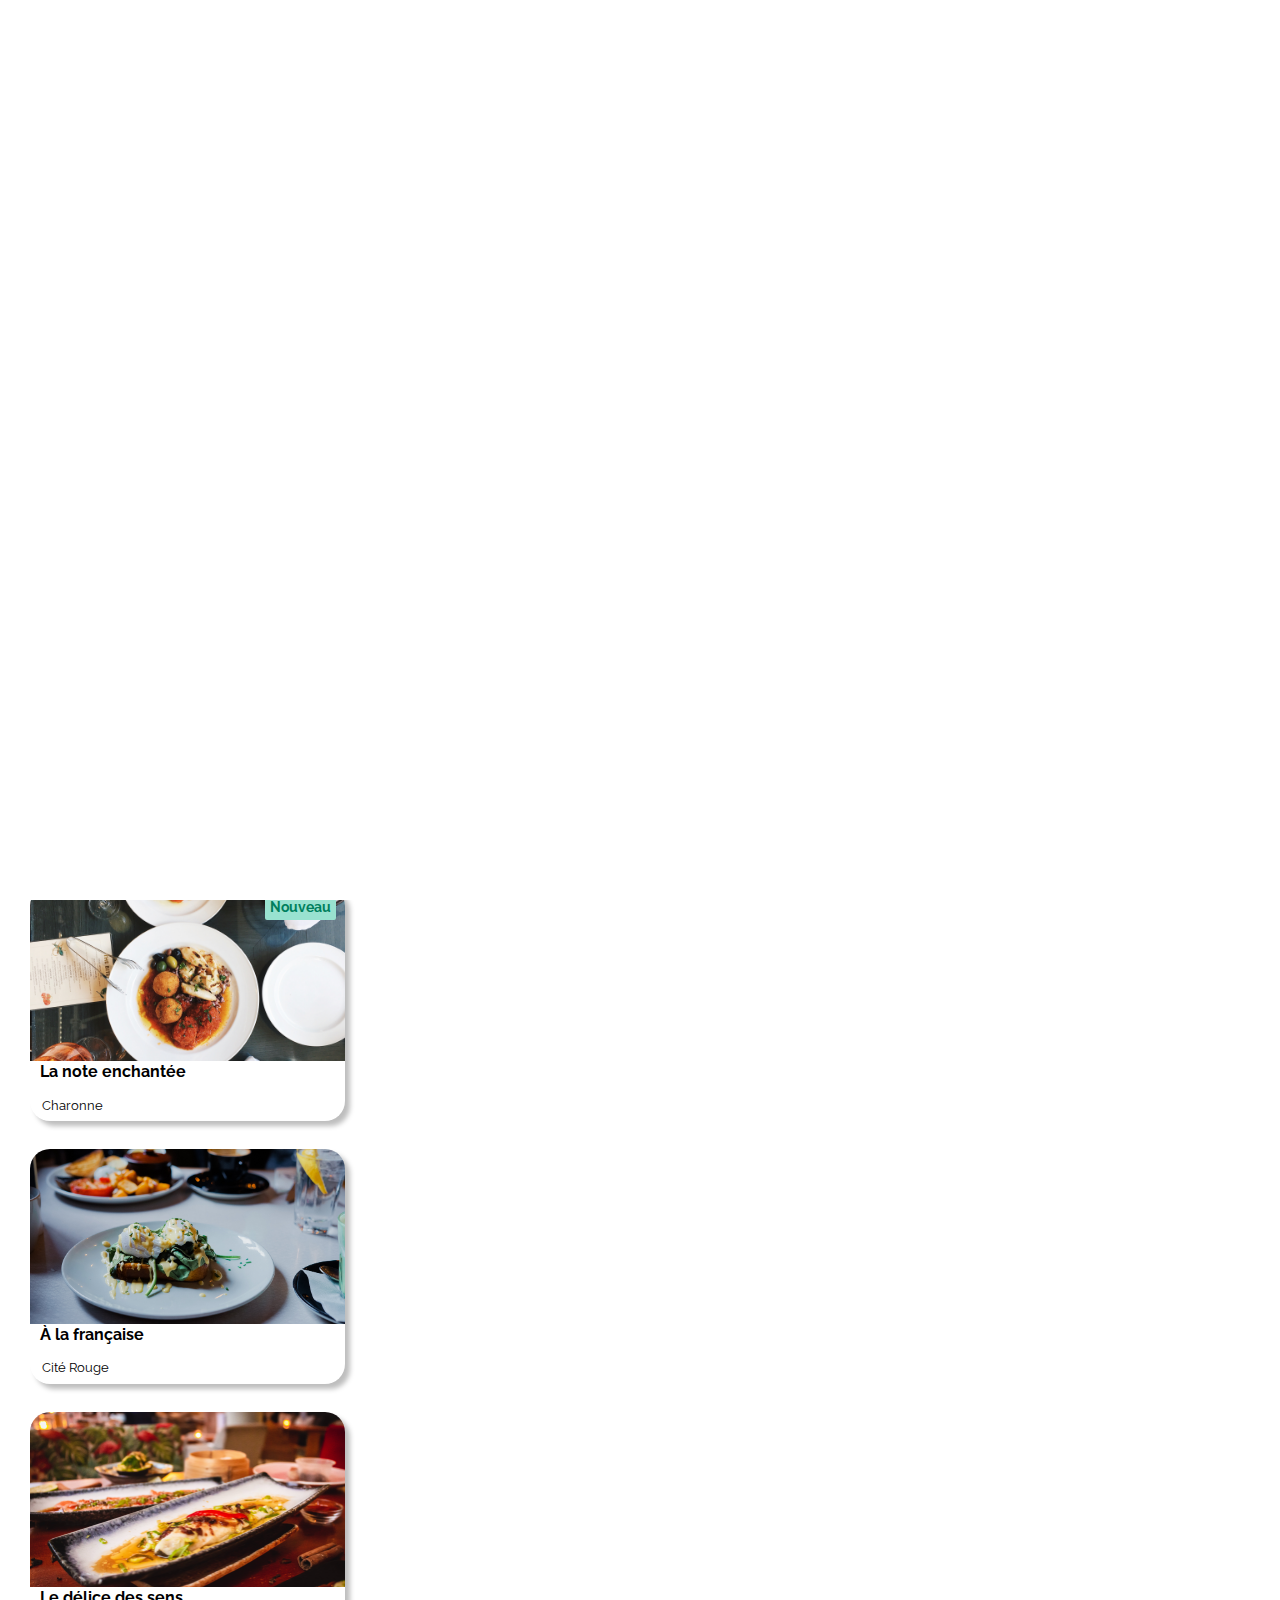
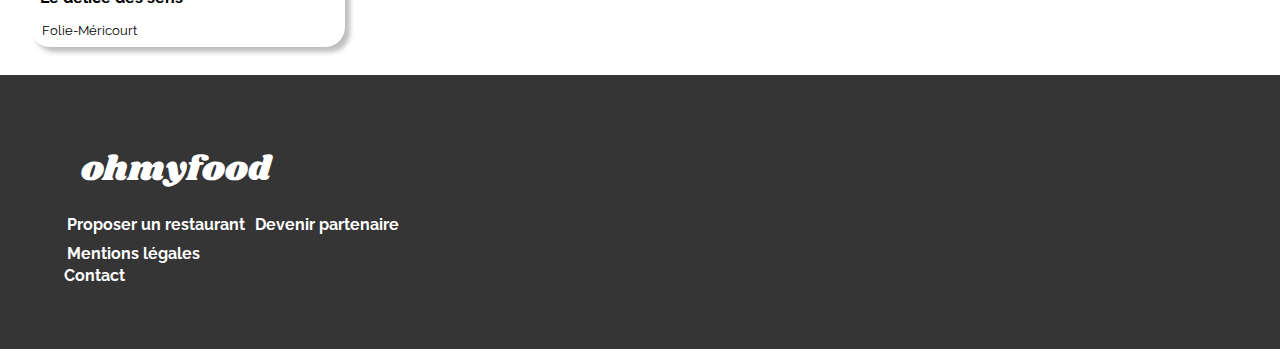
==== index.html @ a93b4752 "W3C Page Menu" ====
<!DOCTYPE html>
<html lang="fr">

<head>
    <meta charset="utf-8" />
    <link rel="stylesheet" href="css/style.css" />
    <title>ohmyfood</title>
    <link rel="stylesheet" href="https://use.fontawesome.com/releases/v5.15.1/css/all.css"
        integrity="sha384-vp86vTRFVJgpjF9jiIGPEEqYqlDwgyBgEF109VFjmqGmIY/Y4HV4d3Gp2irVfcrp" crossorigin="anonymous">
    <meta name="viewport" content="width=device-width, initial-scale=1.0">
</head>





<main class="container">

    <div class="loader_bg">
        <div class="loader"></div>
    </div>

    <script src="https://cdnjs.cloudflare.com/ajax/libs/jquery/3.4.1/jquery.min.js"></script>
    <script>
        setTimeout(function () {
            $('.loader_bg').fadeToggle();
        }, 1500);
    </script>

    <header>
        <div id="logo">
            <img src="images/logo/ohmyfood.png" alt="logo ohmyfood">
        </div>
        <div class="localisation">
            <i class="fas fa-map-marker-alt"></i>
            <p>Paris, Belleville</p>
        </div>
    </header>

    <body>

        <section id="reservez_menu">
            <div class="titre_reservez_menu">
                <h1>Réservez le menu qui<br>vous convient</h1>
                <p>Découvrez des restaurants d'exception, séléctionnés par nos soins.</p>
            </div>
            <div class="bouton_explorer_restaurants">
                <input type="button" value="Explorer nos restaurants">
            </div>
        </section>

        <section id="fonctionnement">
            <div class="titre_fonctionnement">
                <p>Fonctionnement</p>
            </div>
            <div class="bouton_fonctionnement">

                <div class="fonctionnement-bouton">
                    <div class="mobile-logo">
                        <i class="fas fa-mobile-alt"></i>
                    </div>
                    <p>Choisissez un restaurant</p><span>1</span>
                </div>

                <div class="fonctionnement-bouton">
                    <div class="list-logo">
                        <i class="fas fa-list-ul"></i>
                    </div>
                    <p>Composez votre menu</p><span>2</span>
                </div>

                <div class="fonctionnement-bouton1">
                    <div class="store-logo">
                        <i class="fas fa-store"></i>
                    </div>
                    <p>Dégustez au restaurant</p><span>3</span>
                </div>
            </div>
        </section>


        <section id="restaurants">
            <div id="carte_restaurants">
                <h2 class="titre_restaurants">Restaurants</h2>
                <div class="container_item">


                    <a href="Menu1.html">
                        <div class="box_carte">
                            <img class="photo_restaurants"
                                src="images/restaurants/jay-wennington-N_Y88TWmGwA-unsplash.jpg"
                                alt="Photorestaurants" />
                            <div class="restaurants_contenu">
                                <div class="titre_contenu">
                                    <h3>La palette du goût</h3><span>Nouveau</span>
                                </div>
                                <div class="lieu_contenu_1">
                                    <p>Ménilmontant</p><span>
                                        <i class="far fa-heart"></i></span>
                                </div>
                            </div>
                        </div>
                    </a>

                    <a href="Menu2.html">
                        <div class="box_carte">
                            <img class="photo_restaurants" src="images/restaurants/stil-u2Lp8tXIcjw-unsplash.jpg"
                                alt="Photorestaurants" />
                            <div class="restaurants_contenu">
                                <div class="titre_contenu">
                                    <h3>La note enchantée</h3><span>Nouveau</span>
                                </div>
                                <div class="lieu_contenu_1">
                                    <p>Charonne</p><span><i class="far fa-heart"></i></span>
                                </div>
                            </div>
                        </div>
                    </a>

                    <a href="Menu3.html">
                        <div class="box_carte">
                            <img class="photo_restaurants" src="images/restaurants/toa-heftiba-DQKerTsQwi0-unsplash.jpg"
                                alt="Photorestaurants" />
                            <div class="restaurants_contenu">
                                <div class="titre_contenu">
                                    <h3>À la française</h3>
                                </div>
                                <div class="lieu_contenu">
                                    <p>Cité Rouge</p><span><i class="far fa-heart"></i></span>
                                </div>
                            </div>
                        </div>
                    </a>

                    <a href="Menu4.html">
                        <div class="box_carte">
                            <img class="photo_restaurants"
                                src="images/restaurants/louis-hansel-shotsoflouis-qNBGVyOCY8Q-unsplash.jpg"
                                alt="Photorestaurants" />
                            <div class="restaurants_contenu">
                                <div class="titre_contenu">
                                    <h3>Le délice des sens</h3>
                                </div>
                                <div class="lieu_contenu">
                                    <p>Folie-Méricourt</p> <span><i class="far fa-heart"></i></span>
                                </div>
                            </div>
                        </div>
                    </a>
                </div>
            </div>
        </section>

        <footer class="footer">
            <div class="logo_footer">
                <p>ohmyfood</p>
            </div>
            <div class="proposer_restaurant">
                <div class="logo_couvert">
                    <i class="fas fa-utensils"></i>
                </div>
                <h2>Proposer un restaurant</h2>

            </div>
            <div class="devenir_partenaire">
                <div class="logo_partenaire">
                    <i class="fa fa-hands-helping"></i>
                </div>
                <h2>Devenir partenaire</h2>

            </div>

            <div>
                <h4>Mentions légales</h4>
            </div>

            <div class="contact_mail">
                <a href="mailto:hello@openclassrooms.com"> Contact </a>
            </div>

        </footer>
    </body>
</main>


</html>
---- css/style.css ----
/*Téléchargement de la police Raleway*/

@import url("https://fonts.googleapis.com/css2?family=Raleway:wght@300;600&display=swap");
@import url("https://fonts.googleapis.com/css2?family=Shrikhand&display=swap");

/*Animation Menu*/

@-webkit-keyframes fade-in {
    0% {
        opacity: 0;
    }
    100% {
        opacity: 1;
    }
}

@keyframes fade-in {
    0% {
        opacity: 0;
    }
    100% {
        opacity: 1;
    }
}

body {
    font-family: "Raleway", "Sans serif";
    margin: 0;
}

* {
    text-decoration: none;
}


/*Loader*/

.loader_bg {
    position: fixed;
    z-index: 999999;
    background: #fff;
    width: 100%;
    height: 100%;
}

.loader {
    border: 0 soild transparent;
    border-radius: 50%;
    width: 150px;
    height: 150px;
    position: absolute;
    top: calc(50vh - 75px);
    left: calc(50vw - 75px);
}

.loader:before,
.loader:after {
    content: "";
    border: 1em solid #9356dc;
    border-radius: 50%;
    width: inherit;
    height: inherit;
    position: absolute;
    top: 0;
    left: 0;
    animation: loader 2s linear infinite;
    opacity: 0;
}

.loader:before {
    animation-delay: 0.5s;
}

@keyframes loader {
    0% {
        transform: scale(0);
        opacity: 0;
    }
    50% {
        opacity: 1;
    }
    100% {
        transform: scale(1);
        opacity: 0;
    }
}


/*Header*/

#logo {
    width: 25px;
    height: 25px;
    padding: 10px;
    display: flex;
    padding-left: 118px;
}

.localisation {
    background-color: #eaeaea;
    display: flex;
    margin: auto;
}

.localisation .fa-map-marker-alt {
    position: relative;
    left: 110px;
    top: 10px;
}

.localisation p {
    text-align: center;
    margin: auto;
    padding: 10px;
    font-weight: bold;
}

#reservez_menu {
    background-color: rgb(245, 241, 241);
}

#reservez_menu h1 {
    text-align: center;
    font-size: 20px;
    padding-top: 25px;
    margin: 0px;
}

#reservez_menu p {
    text-align: center;
}


/*Button*/

.bouton_explorer_restaurants {
    text-align: center;
    padding-bottom: 20px;
}


/*revoir*/

input[type="button"] {
    border-radius: 40px;
    padding: 15px;
    background: linear-gradient(70deg, #ff79da, #9356dc);
    color: white;
    border: none;
    box-shadow: 5px 5px 5px rgb(190, 190, 190);
}

.bouton_explorer_restaurants :hover {
    opacity: 0.8;
}


/*Fonctionnement*/

#fonctionnement {
    padding: 0 5vw 5vw 5vw;
}

.titre_fonctionnement p {
    font-weight: bold;
    font-size: 20px;
    padding: 20px;
    padding-left: 10px;
}

.fonctionnement-bouton {
    display: flex;
    border-radius: 8px;
    background: #f6f6f6;
    border: none;
    box-shadow: 5px 5px 5px rgb(190, 190, 190);
    margin-bottom: 20px;
    padding-left: 70px;
}

.fonctionnement-bouton1 {
    display: flex;
    border-radius: 8px;
    background: #f5edff;
    border: none;
    box-shadow: 5px 5px 5px rgb(190, 190, 190);
    padding-bottom: 0px;
    margin-bottom: 0px;
    padding-left: 70px;
}

.fonctionnement-bouton1 p,
.fonctionnement-bouton p {
    font-weight: bold;
    padding-top: 10px;
}

.fonctionnement-bouton1 span,
.fonctionnement-bouton span {
    background-color: #9356dc;
    position: absolute;
    border-radius: 100px;
    left: 15px;
    padding: 4px;
}

.fa-store {
    color: #9356dc;
}

.fa-mobile-alt,
.fa-list-ul,
.fa-store {
    position: relative;
    top: 10px;
}


/*Restaurant*/

#carte_restaurants h2 {
    padding-left: 30px;
    padding-top: 30px;
}

.box_carte {
    border: 0px solid white;
    border-radius: 20px;
    background-color: white;
    max-width: 315px;
    max-height: 235px;
    margin-bottom: 28px;
    box-shadow: 5px 5px 5px rgb(190, 190, 190);
}

.lieu_contenu_1 {
    margin-top: -18px;
}

.photo_restaurants {
    object-fit: cover;
    width: 315px;
    height: 175px;
    border-top-left-radius: 20px;
    border-top-right-radius: 20px;
}

.container_item {
    margin-left: 30px;
    margin-right: 30px;
}

.titre_contenu h3 {
    padding-left: 10px;
    color: black;
}

.lieu_contenu .fa-heart,
.lieu_contenu_1 .fa-heart {
    position: relative;
    top: -40px;
    left: 260px;
    font-size: 25px;
    padding: 0%;
}


/*Animation heart*/

.fa-heart:hover {
    background: linear-gradient(50deg, #ff79da, #9356dc);
    -webkit-background-clip: text;
    -webkit-text-fill-color: transparent;
    font-weight: 900;
}

.titre_contenu span {
    position: relative;
    bottom: 200px;
    left: 235px;
    background-color: #99e2d0;
    padding: 5px;
    color: #007f5d;
    font-weight: bold;
    font-size: 14px;
    border-radius: 2px;
}

.titre_contenu {
    margin-top: -19px;
}



/*Footer*/

.logo_footer {
    font-size: 30px;
    font-family: "Shrikhand", "Sans serif";
    padding: 5px;
    margin: 0px;
}

.footer {
    background-color: #353535;
    color: white;
    padding: 5vw;
}

.contact_mail a {
    color: white;
    text-decoration: none;
    font-weight: bold;
}

.footer h2,
h4 {
    color: white;
    margin: 3px;
}

.footer h2 {
    font-size: 16px;
}

.logo_footer p {
    font-size: 35px;
    color: white;
}

.devenir_partenaire,
.proposer_restaurant {
    display: inline-flex;
}


/*Haut page Menu */

.image_resto {
    display: flex;
    height: 250px;
}

#Menu_restaurants {
    position: relative;
    bottom: 40px;
    background-color: #f6f6f6;
    border-top-left-radius: 40px;
    border-top-right-radius: 40px;
    padding: 0 5vw 5vw 5vw;
}

h5 {
    margin-top: -20px;
    padding-top: 50px;
    font-size: 27px;
    font-family: "Shrikhand", "Sans serif";
}

p {
    display: flex;
    color: black;
    padding: 12px;
    margin: 0px;
    margin-top: 0px;
    padding-top: 0px;
    font-size: 13px;
}

input[type="button_commander"] {
    border-radius: 40px;
    padding: 15px;
    background: linear-gradient(50deg, #ff79da, #9356dc);
    color: white;
    border: none;
    box-shadow: 5px 5px 5px rgb(190, 190, 190);
    text-align: center;
    font-weight: bold;
    font-size: 15px;
    border: none;
}

.button_commander {
    text-align: center;
    align-items: center;
    padding-top: 20px;
}

.button_commander :hover {
    opacity: 0.7;
}

.titre_entrees {
    position: relative;
    margin-bottom: 10px;
}

.titre_entrees ::after {
    width: 30px;
    background-color: #92e0cd;
    content: "";
    position: absolute;
    height: 2px;
    bottom: 0;
}

.titre_entrees p {
    padding-bottom: 5px !important;
}

.fa-arrow-left {
    position: absolute;
    left: 20px;
    top: 15px;
    font-size: 20px;
    color: black;
}

.titre_menu .fa-heart {
    position: absolute;
    top: 57px;
    right: 40px;
    font-size: 25px;
}

.container-menu {
    background-color: #f6f6f6;
}

/* etiquette + animation */

.menu {
    border: 0px solid white;
    border-radius: 20px;
    background-color: white;
    max-width: 315px;
    margin-bottom: 28px;
    box-shadow: 5px 5px 5px rgb(190 190 190);
    overflow: hidden;
}

.menu-container {
    display: flex;
    position: relative;
    justify-content: space-between;
    align-items: center;
    width: 365px;
    height: 50px;
}

.menu-info {
    width: calc(100% - 50px);
    display: flex;
    justify-content: space-between;
    align-items: self-end;
}

.menu-info-details {
    height: 50px;
    display: flex;
    flex-direction: column;
    justify-content: space-evenly;
    padding-left: 15px;
    overflow: hidden;
}

.menu-info-details span {
    color: gray;
    font-size: 14px;
    white-space: nowrap;
    overflow: hidden;
    text-overflow: ellipsis;
    padding-right: 5px;
}

h3 {
    font-size: 16px;
    font-weight: bold;
    color: black;
    white-space: nowrap;
    overflow: hidden;
    text-overflow: ellipsis;
    padding: 0px;
}

.menu-info-details h3 {
    margin: 0;
}

.menu-info-prix {
    padding: 6px;
    color: black;
}

.menu:hover .menu-container {
    animation: slide-animate 1s;
    animation-fill-mode: forwards;
}

@keyframes slide-animate {
    0% {
        width: 365px;
    }
    100% {
        width: 315px;
    }
}

.menu-icon {
    width: 50px;
    height: 100%;
    display: grid;
    place-items: center;
    background-color: lightgreen;
    position: absolute;
    right: 0;
    border-top-right-radius: 20px;
    border-bottom-right-radius: 20px;
}

.menu-container:hover .menu-icon {
    right: 0;
}

.menu-container:hover .menu-icon i {
    -webkit-animation: rotate-in-center 0.2s cubic-bezier(0.25, 0.46, 0.45, 0.94) both;
    animation: rotate-in-center 0.2s cubic-bezier(0.25, 0.46, 0.45, 0.94) both;
    animation-delay: 0.25s;
    color: white;
}

.menu-container .menu-icon i {
    color: white;
    font-size: 20px;
}

@-webkit-keyframes rotate-in-center {
    0% {
        -webkit-transform: rotate(-180deg);
        transform: rotate(-180deg);
    }
    100% {
        -webkit-transform: rotate(0);
        transform: rotate(0);
    }
}

@keyframes rotate-in-center {
    0% {
        -webkit-transform: rotate(-180deg);
        transform: rotate(-180deg);
    }
    100% {
        -webkit-transform: rotate(0);
        transform: rotate(0);
    }
}

.menu-wrapper {
    position: relative;
    overflow: hidden;
}

.titre_etiquette h3 {
    white-space: nowrap;
    overflow: hidden;
    text-overflow: ellipsis;
}

.menu_contenu {
    display: flex;
}

.menu-wrapper:hover .menu_contenu .titre_etiquette h3 {
    animation: right-animate 1s;
    animation-fill-mode: forwards;
}

@keyframes right-animate {
    0% {
        width: 100%;
    }
    100% {
        width: calc(100% - 70px);
    }
}

.check-icon-wrapper {
    position: absolute;
    width: 50px;
    height: 100%;
    right: -100%;
    top: 0;
    display: grid;
    place-items: center;
    background-color: lightgreen;
    border-top-right-radius: 20px;
    border-bottom-right-radius: 20px;
    transition: 1s;
}

.menu-wrapper:hover .check-icon-wrapper {
    right: 0;
}

.menu-wrapper:hover .check-icon-wrapper i {
    -webkit-animation: rotate-in-center 0.2s cubic-bezier(0.25, 0.46, 0.45, 0.94) both;
    animation: rotate-in-center 0.2s cubic-bezier(0.25, 0.46, 0.45, 0.94) both;
    animation-delay: 0.7s;
    color: white;
}

.menu-wrapper .check-icon-wrapper i {
    color: white;
}

@-webkit-keyframes rotate-in-center {
    0% {
        -webkit-transform: rotate(-90deg);
        transform: rotate(-90deg);
    }
    100% {
        -webkit-transform: rotate(0);
        transform: rotate(0);
    }
}

@keyframes rotate-in-center {
    0% {
        -webkit-transform: rotate(-90deg);
        transform: rotate(-90deg);
    }
    100% {
        -webkit-transform: rotate(0);
        transform: rotate(0);
    }
}

/*Animation Menu Fade */

.box {
    animation: fade-in 1.2s cubic-bezier(0.39, 0.575, 0.565, 1) both;
}

.delay-1 {
    animation-delay: 0.1s;
}

.delay-2 {
    animation-delay: 0.3s;
}

.delay-3 {
    animation-delay: 0.5s;
}

.delay-4 {
    animation-delay: 0.7s;
}

.delay-5 {
    animation-delay: 0.9s;
}

.delay-6 {
    animation-delay: 1.1s;
}

.delay-7 {
    animation-delay: 1.3s;
}

.delay-8 {
    animation-delay: 1.5s;
}

.delay-9 {
    animation-delay: 1.7s;
}

.delay-10 {
    animation-delay: 0.6s;
}


/* Tablette */

@media (min-width: 768px) and (max-width: 1024px) {
    .container_item {
        padding-left: 30px;
        column-count: 2;
        padding-bottom: 92px;
        padding-top: 50px;
    }
    #logo {
        position: relative;
        left: 220px;
    }
    .titre_reservez_menu p {
        position: relative;
        left: 195px;
    }
    #Menu_restaurants {
        padding-left: 300px;
    }
    .image_resto {
        padding-left: 270px;
    }
    #fonctionnement {
        padding: 0 30vw 2vw 30vw;
    }
    .titre_fonctionnement p {
        padding-left: 73px;
    }
    .fonctionnement-bouton1 span,
    .fonctionnement-bouton span {
        left: 235px;
    }
}


/* Oridnateur */

@media (min-width: 1281px) {
    .container_item {
        padding-left: 204px;
        column-count: 2;
        padding-bottom: 92px;
        padding-top: 50px;
    }
    #logo {
        position: relative;
        left: 530px;
    }
    .titre_reservez_menu p {
        position: relative;
        left: 503px;
    }
    .image_resto {
        padding-left: 522px;
    }
    #Menu_restaurants {
        padding-left: 544px;
    }
    .button_commander {
        position: relative;
        right: 255px;
    }
    #fonctionnement {
        padding: 0 38vw 2vw 38vw;
    }
    .titre_fonctionnement p {
        padding-left: 78px;
    }
    .fonctionnement-bouton1 span,
    .fonctionnement-bouton span {
        left: 543px;
    }
}
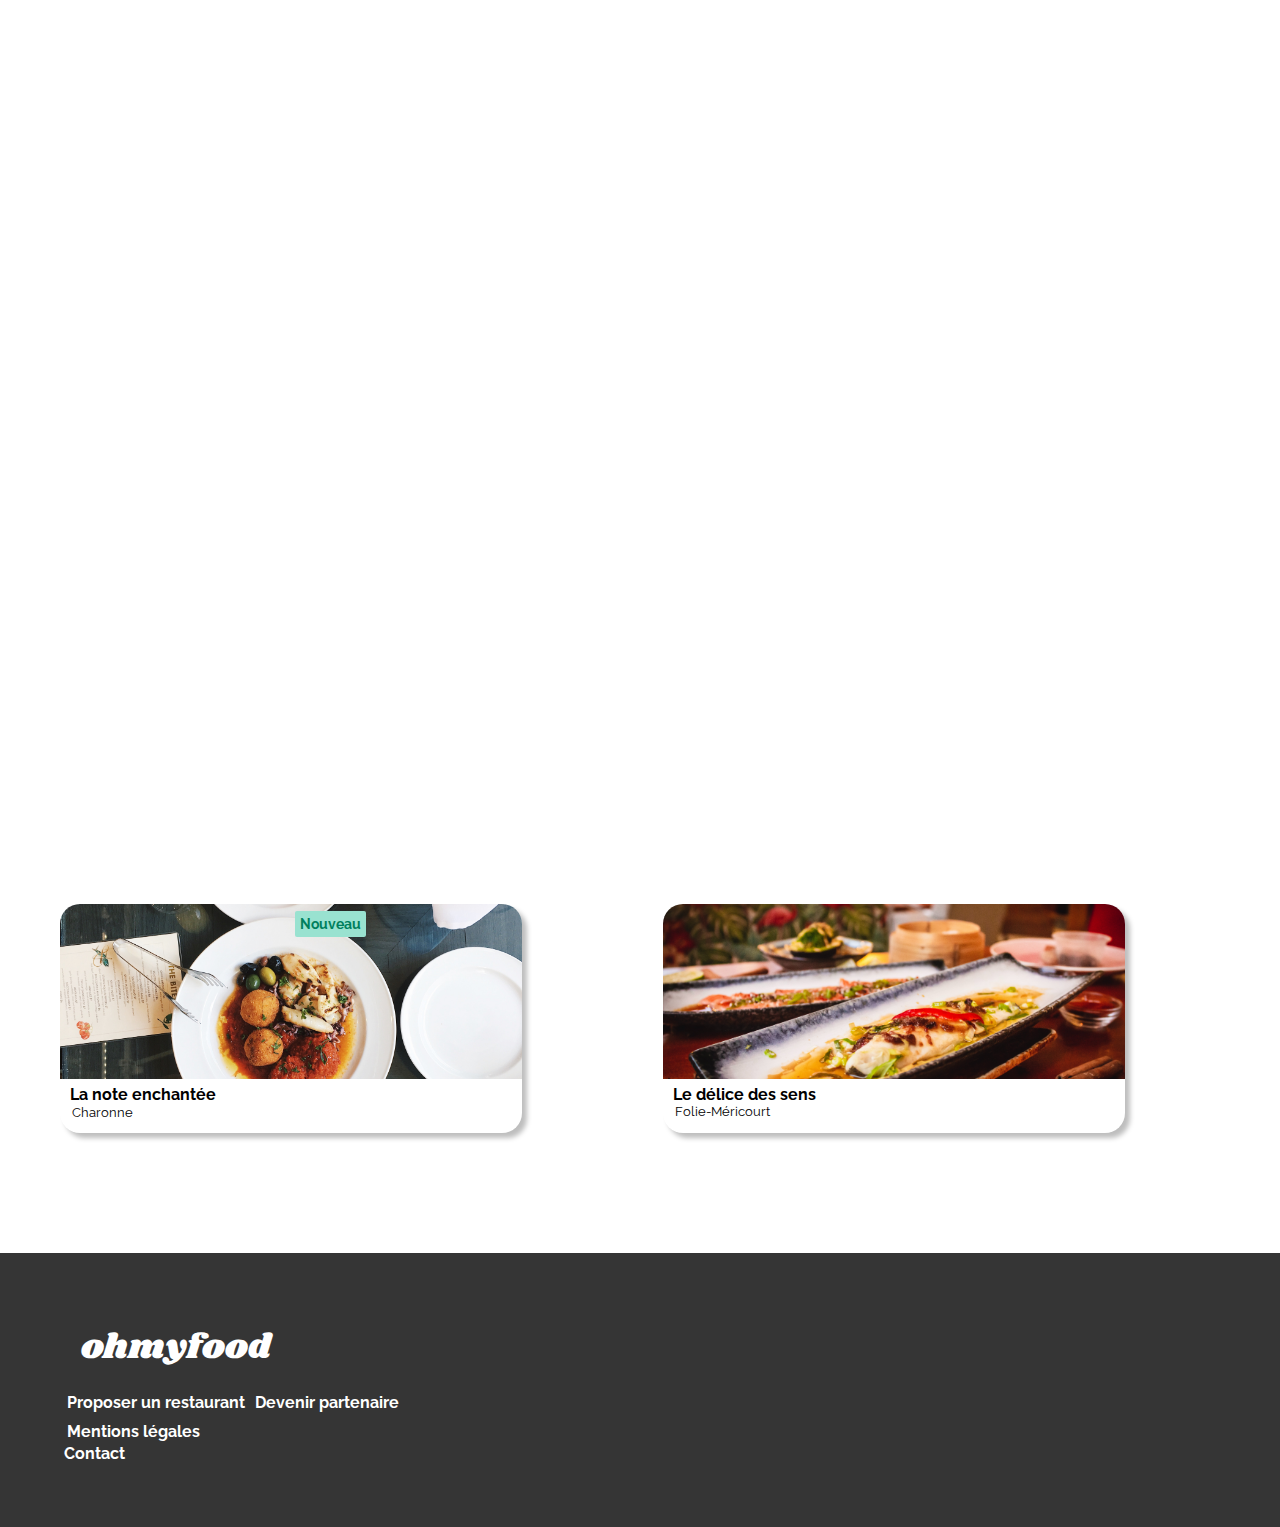
==== commit ed3ff036: "Correction responsive" ====
--- a/index.html
+++ b/index.html
@@ -45,7 +45,7 @@
                 <p>Découvrez des restaurants d'exception, séléctionnés par nos soins.</p>
             </div>
             <div class="bouton_explorer_restaurants">
-                <input type="button" value="Explorer nos restaurants">
+                <input type="button_commander" value="Explorer nos restaurants">
             </div>
         </section>
 
@@ -95,8 +95,7 @@
                                     <h3>La palette du goût</h3><span>Nouveau</span>
                                 </div>
                                 <div class="lieu_contenu_1">
-                                    <p>Ménilmontant</p><span>
-                                        <i class="far fa-heart"></i></span>
+                                    <p>Ménilmontant</p><span><i class="far fa-heart"></i></span>
                                 </div>
                             </div>
                         </div>
@@ -111,7 +110,7 @@
                                     <h3>La note enchantée</h3><span>Nouveau</span>
                                 </div>
                                 <div class="lieu_contenu_1">
-                                    <p>Charonne</p><span><i class="far fa-heart"></i></span>
+                                    <span><p>Charonne</p></span><span><i class="far fa-heart"></i></span>
                                 </div>
                             </div>
                         </div>
--- a/css/style.css
+++ b/css/style.css
@@ -9,6 +9,7 @@
     0% {
         opacity: 0;
     }
+
     100% {
         opacity: 1;
     }
@@ -18,6 +19,7 @@
     0% {
         opacity: 0;
     }
+
     100% {
         opacity: 1;
     }
@@ -76,9 +78,11 @@
         transform: scale(0);
         opacity: 0;
     }
+
     50% {
         opacity: 1;
     }
+
     100% {
         transform: scale(1);
         opacity: 0;
@@ -89,11 +93,16 @@
 /*Header*/
 
 #logo {
-    width: 25px;
-    height: 25px;
+    height: 100%;
     padding: 10px;
     display: flex;
-    padding-left: 118px;
+    align-items: center;
+    justify-content: center;
+    object-fit: cover;
+}
+
+#logo img {
+    height: 30px;
 }
 
 .localisation {
@@ -128,6 +137,11 @@
 
 #reservez_menu p {
     text-align: center;
+    padding: 4px 4px;
+    display: flex;
+    flex-wrap: nowrap;
+    justify-content: center;
+    font-size: 10px;
 }
 
 
@@ -173,20 +187,25 @@
     border-radius: 8px;
     background: #f6f6f6;
     border: none;
-    box-shadow: 5px 5px 5px rgb(190, 190, 190);
+    box-shadow: 5px 5px 5px rgb(190 190 190);
     margin-bottom: 20px;
     padding-left: 70px;
+    align-items: center;
 }
 
 .fonctionnement-bouton1 {
     display: flex;
     border-radius: 8px;
-    background: #f5edff;
+    background: #f6f6f6;
     border: none;
-    box-shadow: 5px 5px 5px rgb(190, 190, 190);
-    padding-bottom: 0px;
-    margin-bottom: 0px;
+    box-shadow: 5px 5px 5px rgb(190 190 190);
+    margin-bottom: 20px;
     padding-left: 70px;
+    align-items: center;
+}
+
+.fonctionnement-bouton1 :hover{
+    background: #F5EDFF;
 }
 
 .fonctionnement-bouton1 p,
@@ -199,38 +218,39 @@
 .fonctionnement-bouton span {
     background-color: #9356dc;
     position: absolute;
-    border-radius: 100px;
     left: 15px;
-    padding: 4px;
-}
-
-.fa-store {
-    color: #9356dc;
-}
-
-.fa-mobile-alt,
-.fa-list-ul,
-.fa-store {
-    position: relative;
-    top: 10px;
-}
-
+    padding: 5px;
+    color: white;
+    width: 13px;
+    border-radius: 20px;
+    text-align: center;
+    display: table;
+    font-size: 10px;
+}
 
 /*Restaurant*/
 
 #carte_restaurants h2 {
     padding-left: 30px;
     padding-top: 30px;
+}
+
+#carte_restaurants {
+    align-items: center;
+    flex-wrap: wrap;
+    flex-direction: column;
+    align-content: center;
 }
 
 .box_carte {
     border: 0px solid white;
     border-radius: 20px;
     background-color: white;
-    max-width: 315px;
-    max-height: 235px;
     margin-bottom: 28px;
     box-shadow: 5px 5px 5px rgb(190, 190, 190);
+    width: 100%;
+    height: 229px;
+    max-width: 462px;
 }
 
 .lieu_contenu_1 {
@@ -239,10 +259,10 @@
 
 .photo_restaurants {
     object-fit: cover;
-    width: 315px;
     height: 175px;
     border-top-left-radius: 20px;
     border-top-right-radius: 20px;
+    width: 100%;
 }
 
 .container_item {
@@ -253,30 +273,24 @@
 .titre_contenu h3 {
     padding-left: 10px;
     color: black;
+    padding-top: 5px;
+    margin-bottom: 0px
 }
 
 .lieu_contenu .fa-heart,
 .lieu_contenu_1 .fa-heart {
+    color: black;
+    display: flex;
+    justify-content: flex-end;
+    font-size: 25px;
     position: relative;
-    top: -40px;
-    left: 260px;
-    font-size: 25px;
-    padding: 0%;
-}
-
-
-/*Animation heart*/
-
-.fa-heart:hover {
-    background: linear-gradient(50deg, #ff79da, #9356dc);
-    -webkit-background-clip: text;
-    -webkit-text-fill-color: transparent;
-    font-weight: 900;
+    bottom: 45px;
+    right: 10px;
 }
 
 .titre_contenu span {
     position: relative;
-    bottom: 200px;
+    bottom: 190px;
     left: 235px;
     background-color: #99e2d0;
     padding: 5px;
@@ -290,7 +304,14 @@
     margin-top: -19px;
 }
 
-
+/*Animation heart*/
+
+.fa-heart:hover {
+    background: linear-gradient(50deg, #ff79da, #9356dc);
+    -webkit-background-clip: text;
+    -webkit-text-fill-color: transparent;
+    font-weight: 900;
+}
 
 /*Footer*/
 
@@ -336,9 +357,10 @@
 
 /*Haut page Menu */
 
-.image_resto {
-    display: flex;
-    height: 250px;
+.image_resto img {
+    width: 100%;
+    object-fit: cover;
+    max-height: 440px;
 }
 
 #Menu_restaurants {
@@ -348,6 +370,9 @@
     border-top-left-radius: 40px;
     border-top-right-radius: 40px;
     padding: 0 5vw 5vw 5vw;
+    display: grid;
+    align-items: center;
+    justify-content: center;
 }
 
 h5 {
@@ -369,10 +394,10 @@
 
 input[type="button_commander"] {
     border-radius: 40px;
-    padding: 15px;
+    padding: 12px;
     background: linear-gradient(50deg, #ff79da, #9356dc);
     color: white;
-    border: none;
+    
     box-shadow: 5px 5px 5px rgb(190, 190, 190);
     text-align: center;
     font-weight: bold;
@@ -501,6 +526,7 @@
     0% {
         width: 365px;
     }
+
     100% {
         width: 315px;
     }
@@ -539,6 +565,7 @@
         -webkit-transform: rotate(-180deg);
         transform: rotate(-180deg);
     }
+
     100% {
         -webkit-transform: rotate(0);
         transform: rotate(0);
@@ -550,6 +577,7 @@
         -webkit-transform: rotate(-180deg);
         transform: rotate(-180deg);
     }
+
     100% {
         -webkit-transform: rotate(0);
         transform: rotate(0);
@@ -580,6 +608,7 @@
     0% {
         width: 100%;
     }
+
     100% {
         width: calc(100% - 70px);
     }
@@ -619,6 +648,7 @@
         -webkit-transform: rotate(-90deg);
         transform: rotate(-90deg);
     }
+
     100% {
         -webkit-transform: rotate(0);
         transform: rotate(0);
@@ -630,6 +660,7 @@
         -webkit-transform: rotate(-90deg);
         transform: rotate(-90deg);
     }
+
     100% {
         -webkit-transform: rotate(0);
         transform: rotate(0);
@@ -685,33 +716,26 @@
 
 /* Tablette */
 
-@media (min-width: 768px) and (max-width: 1024px) {
+@media (min-width: 768px) and (max-width: 1281px) {
     .container_item {
         padding-left: 30px;
         column-count: 2;
         padding-bottom: 92px;
         padding-top: 50px;
     }
-    #logo {
-        position: relative;
-        left: 220px;
-    }
+
     .titre_reservez_menu p {
-        position: relative;
         left: 195px;
     }
-    #Menu_restaurants {
-        padding-left: 300px;
-    }
-    .image_resto {
-        padding-left: 270px;
-    }
+
     #fonctionnement {
         padding: 0 30vw 2vw 30vw;
     }
+
     .titre_fonctionnement p {
         padding-left: 73px;
     }
+
     .fonctionnement-bouton1 span,
     .fonctionnement-bouton span {
         left: 235px;
@@ -723,37 +747,28 @@
 
 @media (min-width: 1281px) {
     .container_item {
-        padding-left: 204px;
         column-count: 2;
         padding-bottom: 92px;
         padding-top: 50px;
-    }
-    #logo {
-        position: relative;
-        left: 530px;
-    }
+         margin-left: 175px;
+        margin-right: 175px;
+       
+    }
+
     .titre_reservez_menu p {
-        position: relative;
         left: 503px;
     }
-    .image_resto {
-        padding-left: 522px;
-    }
-    #Menu_restaurants {
-        padding-left: 544px;
-    }
-    .button_commander {
-        position: relative;
-        right: 255px;
-    }
+
     #fonctionnement {
         padding: 0 38vw 2vw 38vw;
     }
+
     .titre_fonctionnement p {
         padding-left: 78px;
     }
+
     .fonctionnement-bouton1 span,
     .fonctionnement-bouton span {
         left: 543px;
     }
-}
+}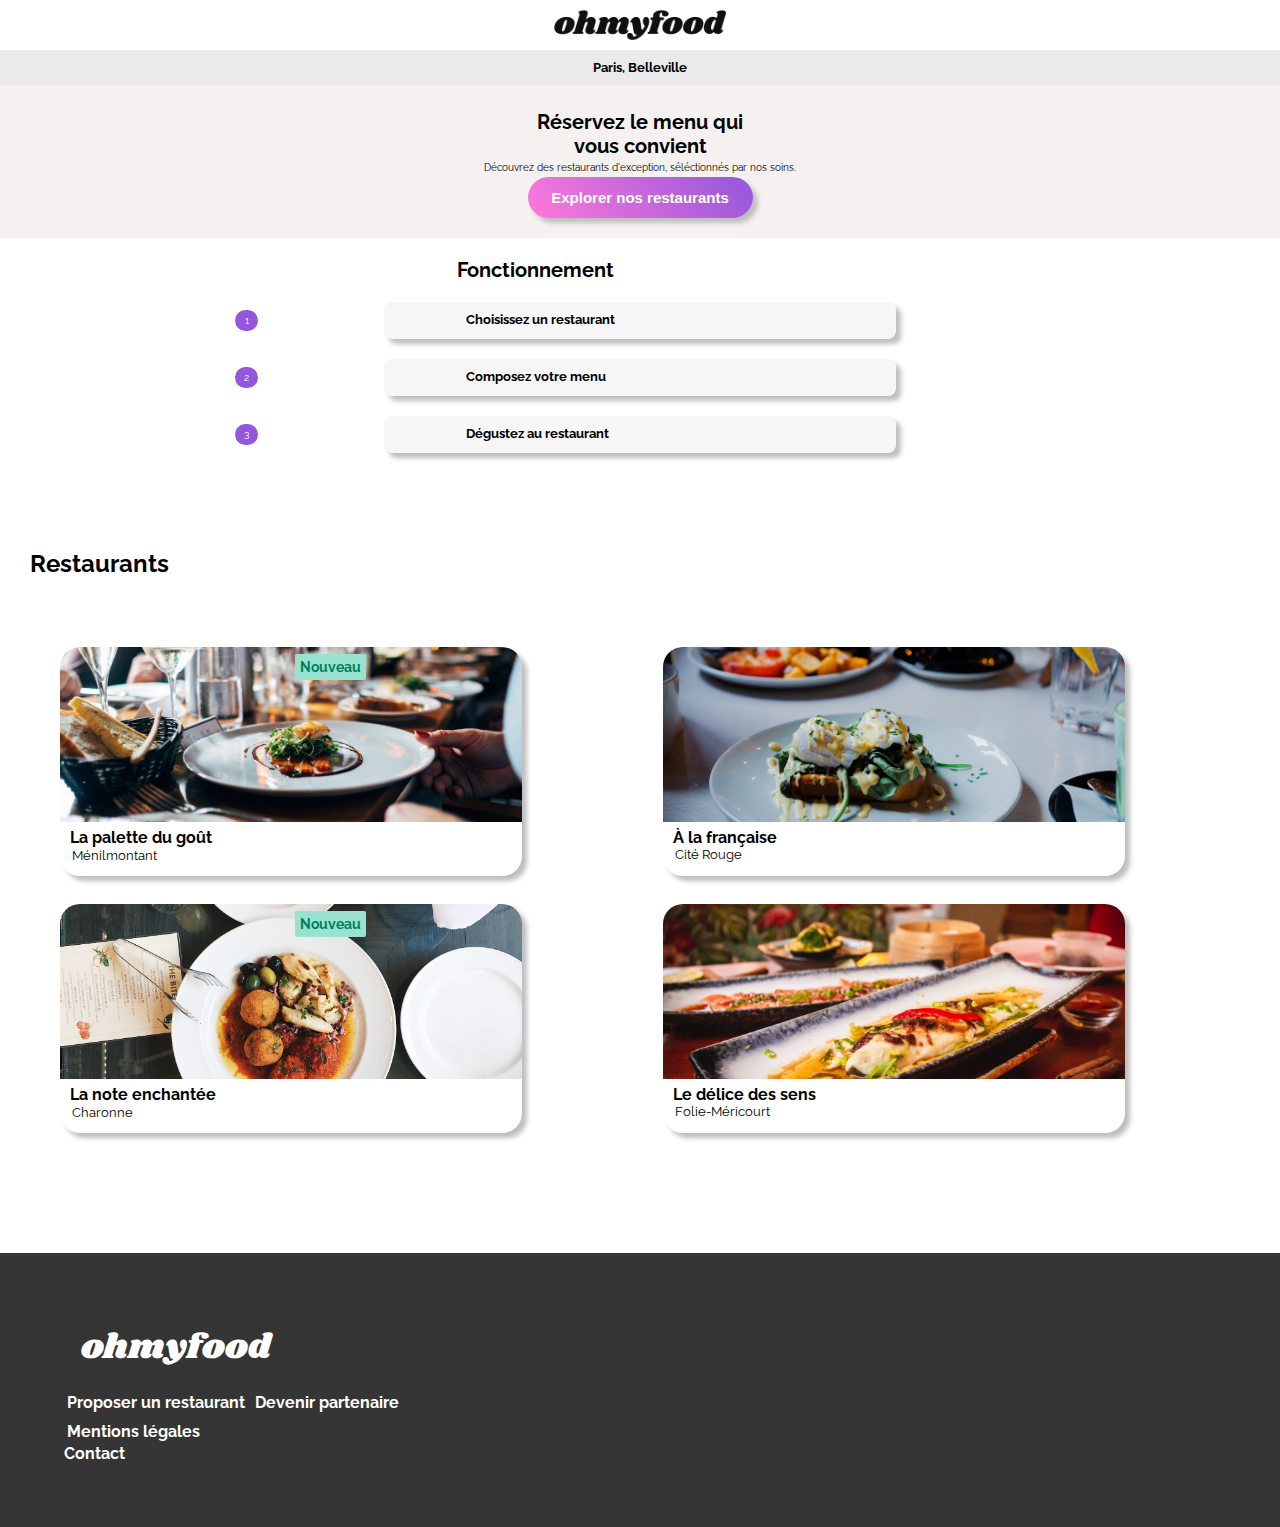
==== commit 8856f80d: "test loader" ====
--- a/index.html
+++ b/index.html
@@ -14,18 +14,12 @@
 
 
 
-<main class="container">
 
+<body>
     <div class="loader_bg">
         <div class="loader"></div>
     </div>
 
-    <script src="https://cdnjs.cloudflare.com/ajax/libs/jquery/3.4.1/jquery.min.js"></script>
-    <script>
-        setTimeout(function () {
-            $('.loader_bg').fadeToggle();
-        }, 1500);
-    </script>
 
     <header>
         <div id="logo">
@@ -37,8 +31,8 @@
         </div>
     </header>
 
-    <body>
 
+    <main class="container">
         <section id="reservez_menu">
             <div class="titre_reservez_menu">
                 <h1>Réservez le menu qui<br>vous convient</h1>
@@ -110,7 +104,8 @@
                                     <h3>La note enchantée</h3><span>Nouveau</span>
                                 </div>
                                 <div class="lieu_contenu_1">
-                                    <span><p>Charonne</p></span><span><i class="far fa-heart"></i></span>
+                                    
+                                        <p>Charonne</p><span><i class="far fa-heart"></i></span>
                                 </div>
                             </div>
                         </div>
@@ -149,37 +144,38 @@
                 </div>
             </div>
         </section>
-
-        <footer class="footer">
-            <div class="logo_footer">
-                <p>ohmyfood</p>
-            </div>
-            <div class="proposer_restaurant">
-                <div class="logo_couvert">
-                    <i class="fas fa-utensils"></i>
-                </div>
-                <h2>Proposer un restaurant</h2>
-
-            </div>
-            <div class="devenir_partenaire">
-                <div class="logo_partenaire">
-                    <i class="fa fa-hands-helping"></i>
-                </div>
-                <h2>Devenir partenaire</h2>
-
-            </div>
-
-            <div>
-                <h4>Mentions légales</h4>
-            </div>
-
-            <div class="contact_mail">
-                <a href="mailto:hello@openclassrooms.com"> Contact </a>
-            </div>
-
-        </footer>
-    </body>
-</main>
+    </main>
 
 
+
+    <footer class="footer">
+        <div class="logo_footer">
+            <p>ohmyfood</p>
+        </div>
+        <div class="proposer_restaurant">
+            <div class="logo_couvert">
+                <i class="fas fa-utensils"></i>
+            </div>
+            <h2>Proposer un restaurant</h2>
+
+        </div>
+        <div class="devenir_partenaire">
+            <div class="logo_partenaire">
+                <i class="fa fa-hands-helping"></i>
+            </div>
+            <h2>Devenir partenaire</h2>
+
+        </div>
+
+        <div>
+            <h4>Mentions légales</h4>
+        </div>
+
+        <div class="contact_mail">
+            <a href="mailto:hello@openclassrooms.com"> Contact </a>
+        </div>
+
+    </footer>
+</body>
+
 </html>--- a/css/style.css
+++ b/css/style.css
@@ -37,6 +37,7 @@
 
 /*Loader*/
 
+/*
 .loader_bg {
     position: fixed;
     z-index: 999999;
@@ -70,8 +71,9 @@
 }
 
 .loader:before {
-    animation-delay: 0.5s;
-}
+    animation-delay: 0.5s;  
+}
+
 
 @keyframes loader {
     0% {
@@ -88,6 +90,15 @@
         opacity: 0;
     }
 }
+
+ TEST LOADER
+.loader_bg{
+    display: none;
+    opacity:0;
+    transition: 0.5s;
+}
+*/
+
 
 
 /*Header*/
@@ -365,7 +376,7 @@
 
 #Menu_restaurants {
     position: relative;
-    bottom: 40px;
+    bottom: 110px;
     background-color: #f6f6f6;
     border-top-left-radius: 40px;
     border-top-right-radius: 40px;
@@ -397,7 +408,6 @@
     padding: 12px;
     background: linear-gradient(50deg, #ff79da, #9356dc);
     color: white;
-    
     box-shadow: 5px 5px 5px rgb(190, 190, 190);
     text-align: center;
     font-weight: bold;
@@ -441,11 +451,16 @@
     color: black;
 }
 
+.titre_menu{
+    display: flex;
+    justify-content: space-between;
+    align-items: baseline;
+}
+
 .titre_menu .fa-heart {
-    position: absolute;
-    top: 57px;
-    right: 40px;
+    display: grid;
     font-size: 25px;
+    justify-content: end;
 }
 
 .container-menu {
@@ -633,9 +648,9 @@
 }
 
 .menu-wrapper:hover .check-icon-wrapper i {
-    -webkit-animation: rotate-in-center 0.2s cubic-bezier(0.25, 0.46, 0.45, 0.94) both;
-    animation: rotate-in-center 0.2s cubic-bezier(0.25, 0.46, 0.45, 0.94) both;
-    animation-delay: 0.7s;
+    -webkit-animation: rotate-in-center 0.8s cubic-bezier(0.25, 0.46, 0.45, 0.94) both;
+    animation: rotate-in-center 0.8s cubic-bezier(0.25, 0.46, 0.45, 0.94) both;
+    animation-delay: 0.9s;
     color: white;
 }
 
@@ -655,17 +670,6 @@
     }
 }
 
-@keyframes rotate-in-center {
-    0% {
-        -webkit-transform: rotate(-90deg);
-        transform: rotate(-90deg);
-    }
-
-    100% {
-        -webkit-transform: rotate(0);
-        transform: rotate(0);
-    }
-}
 
 /*Animation Menu Fade */
 
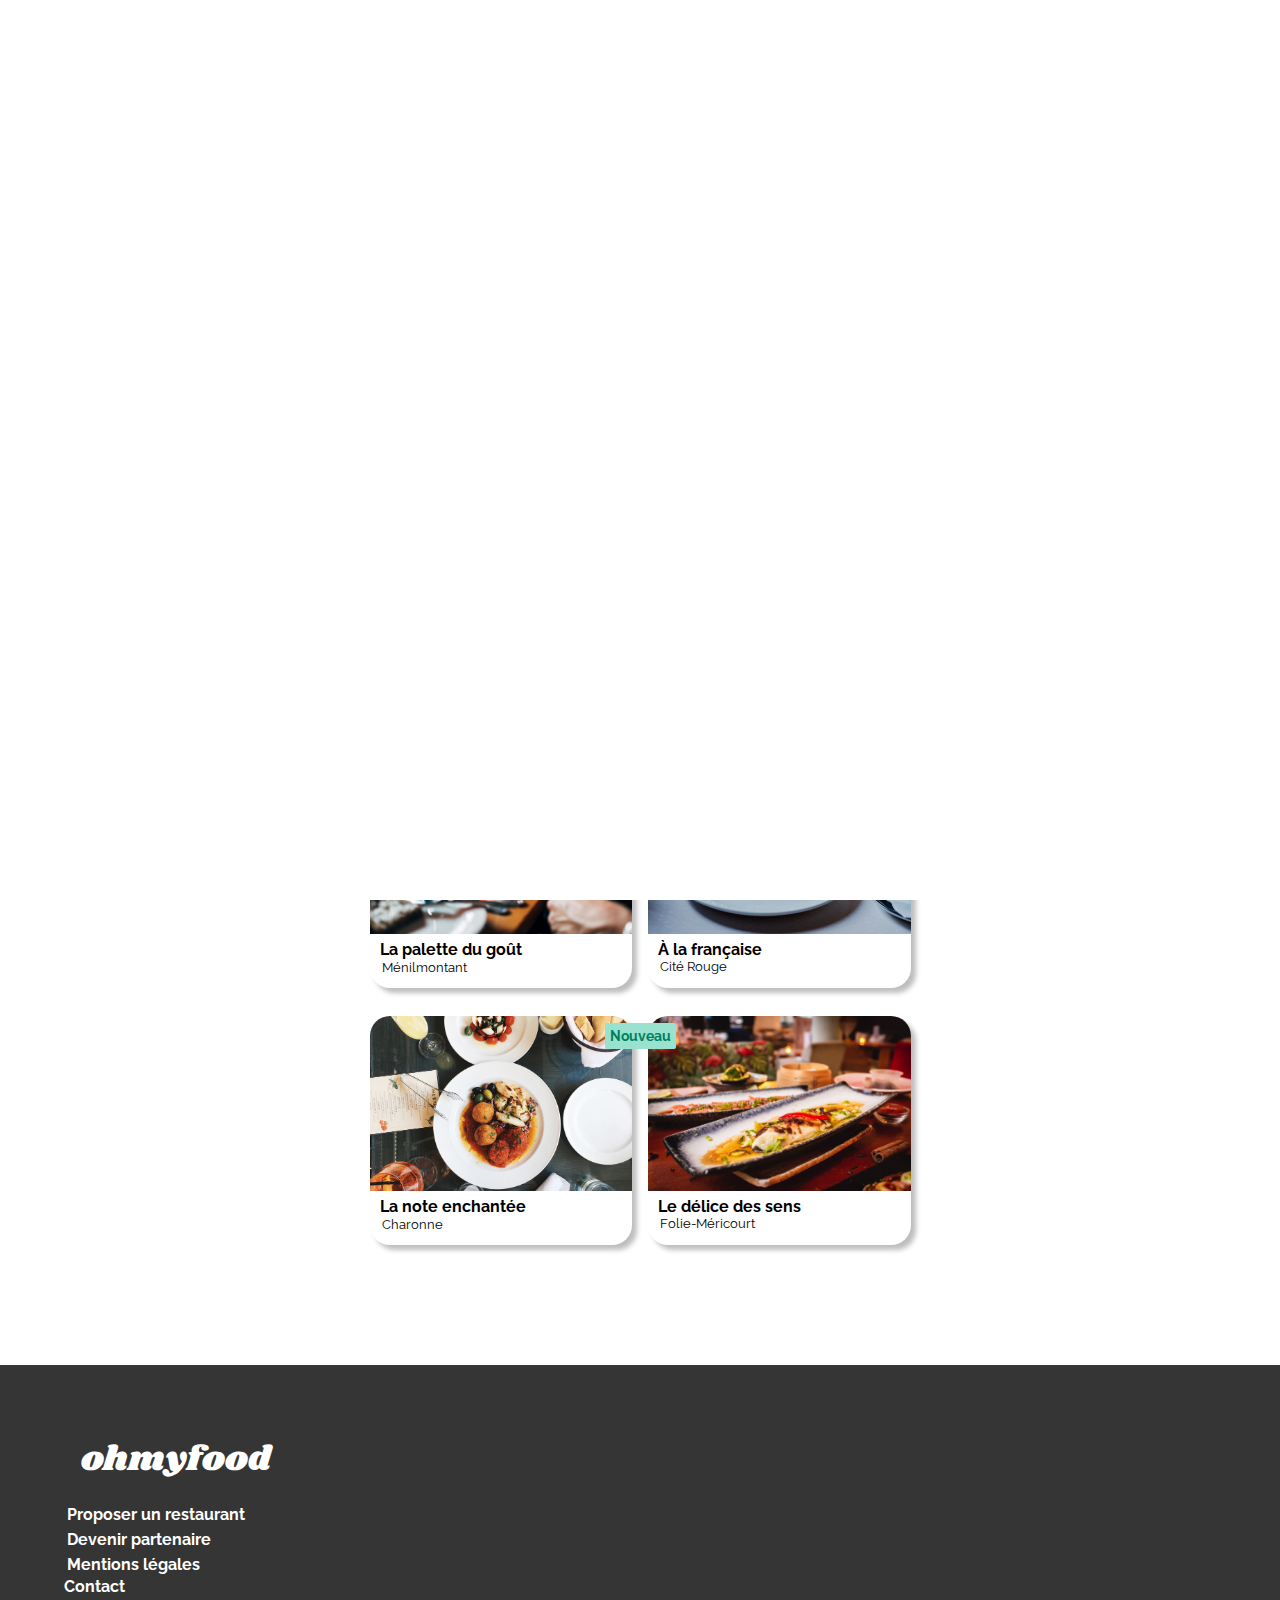
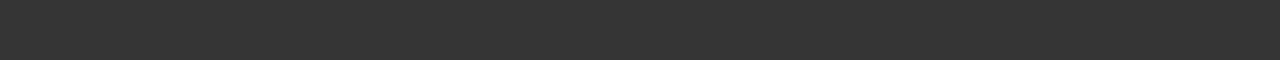
==== commit 01fed17d: "Fix W3C et fonctionnement" ====
--- a/index.html
+++ b/index.html
@@ -11,15 +11,10 @@
 </head>
 
 
-
-
-
-
 <body>
     <div class="loader_bg">
         <div class="loader"></div>
     </div>
-
 
     <header>
         <div id="logo">
@@ -39,35 +34,38 @@
                 <p>Découvrez des restaurants d'exception, séléctionnés par nos soins.</p>
             </div>
             <div class="bouton_explorer_restaurants">
-                <input type="button_commander" value="Explorer nos restaurants">
+                <input type="button" value="Explorer nos restaurants">
             </div>
         </section>
 
         <section id="fonctionnement">
             <div class="titre_fonctionnement">
-                <p>Fonctionnement</p>
+                <h2>Fonctionnement</h2>
             </div>
             <div class="bouton_fonctionnement">
 
                 <div class="fonctionnement-bouton">
+                    <span>1</span>
                     <div class="mobile-logo">
                         <i class="fas fa-mobile-alt"></i>
                     </div>
-                    <p>Choisissez un restaurant</p><span>1</span>
+                    <p>Choisissez un restaurant</p>
                 </div>
 
                 <div class="fonctionnement-bouton">
+                    <span>2</span>
                     <div class="list-logo">
                         <i class="fas fa-list-ul"></i>
                     </div>
-                    <p>Composez votre menu</p><span>2</span>
+                    <p>Composez votre menu</p>
                 </div>
 
                 <div class="fonctionnement-bouton1">
+                    <span>3</span>
                     <div class="store-logo">
                         <i class="fas fa-store"></i>
                     </div>
-                    <p>Dégustez au restaurant</p><span>3</span>
+                    <p>Dégustez au restaurant</p>
                 </div>
             </div>
         </section>
--- a/css/style.css
+++ b/css/style.css
@@ -37,7 +37,7 @@
 
 /*Loader*/
 
-/*
+
 .loader_bg {
     position: fixed;
     z-index: 999999;
@@ -66,7 +66,7 @@
     position: absolute;
     top: 0;
     left: 0;
-    animation: loader 2s linear infinite;
+    animation: loader 2s linear;
     opacity: 0;
 }
 
@@ -91,15 +91,24 @@
     }
 }
 
- TEST LOADER
-.loader_bg{
-    display: none;
-    opacity:0;
-    transition: 0.5s;
-}
-*/
-
-
+.loader_bg {
+    animation:2s loader_bg forwards;
+}
+
+
+@keyframes loader_bg {
+
+    0% {
+        opacity: 1;
+    }
+
+
+    100% {
+        display: none;
+        z-index: -10;
+    }
+}
+ 
 
 /*Header*/
 
@@ -120,19 +129,21 @@
     background-color: #eaeaea;
     display: flex;
     margin: auto;
+    justify-content: center;
 }
 
 .localisation .fa-map-marker-alt {
-    position: relative;
-    left: 110px;
-    top: 10px;
+    display: flex;
+    align-items: center;
 }
 
 .localisation p {
     text-align: center;
-    margin: auto;
     padding: 10px;
     font-weight: bold;
+    display: flex;
+    align-items: center;
+    justify-content: center;
 }
 
 #reservez_menu {
@@ -164,8 +175,6 @@
 }
 
 
-/*revoir*/
-
 input[type="button"] {
     border-radius: 40px;
     padding: 15px;
@@ -173,6 +182,8 @@
     color: white;
     border: none;
     box-shadow: 5px 5px 5px rgb(190, 190, 190);
+    padding-left: 45px;
+    padding-right: 45px;
 }
 
 .bouton_explorer_restaurants :hover {
@@ -180,17 +191,32 @@
 }
 
 
+
+
 /*Fonctionnement*/
 
+.bouton_fonctionnement {
+    display: block;
+    position: static;
+    width: 262px;
+}
+
 #fonctionnement {
-    padding: 0 5vw 5vw 5vw;
-}
-
-.titre_fonctionnement p {
+    display: flex;
+    flex-direction: column;
+    align-content: stretch;
+    justify-content: center;
+    align-items: stretch;
+    padding: 50px;
+    align-items: center;
+}
+
+.titre_fonctionnement h2 {
     font-weight: bold;
     font-size: 20px;
     padding: 20px;
     padding-left: 10px;
+    text-align: center;
 }
 
 .fonctionnement-bouton {
@@ -200,7 +226,7 @@
     border: none;
     box-shadow: 5px 5px 5px rgb(190 190 190);
     margin-bottom: 20px;
-    padding-left: 70px;
+    justify-content: center;
     align-items: center;
 }
 
@@ -211,11 +237,11 @@
     border: none;
     box-shadow: 5px 5px 5px rgb(190 190 190);
     margin-bottom: 20px;
-    padding-left: 70px;
-    align-items: center;
-}
-
-.fonctionnement-bouton1 :hover{
+    align-items: center;
+    justify-content: center;
+}
+
+.fonctionnement-bouton1:hover{
     background: #F5EDFF;
 }
 
@@ -228,8 +254,8 @@
 .fonctionnement-bouton1 span,
 .fonctionnement-bouton span {
     background-color: #9356dc;
-    position: absolute;
-    left: 15px;
+    position: relative;
+    left: -36px;
     padding: 5px;
     color: white;
     width: 13px;
@@ -261,7 +287,6 @@
     box-shadow: 5px 5px 5px rgb(190, 190, 190);
     width: 100%;
     height: 229px;
-    max-width: 462px;
 }
 
 .lieu_contenu_1 {
@@ -337,6 +362,7 @@
     background-color: #353535;
     color: white;
     padding: 5vw;
+    display: grid;
 }
 
 .contact_mail a {
@@ -722,7 +748,6 @@
 
 @media (min-width: 768px) and (max-width: 1281px) {
     .container_item {
-        padding-left: 30px;
         column-count: 2;
         padding-bottom: 92px;
         padding-top: 50px;
@@ -732,17 +757,12 @@
         left: 195px;
     }
 
-    #fonctionnement {
-        padding: 0 30vw 2vw 30vw;
-    }
-
-    .titre_fonctionnement p {
-        padding-left: 73px;
-    }
-
-    .fonctionnement-bouton1 span,
-    .fonctionnement-bouton span {
-        left: 235px;
+    .box_carte{
+        max-width: 462px;
+    }
+
+    #carte_restaurants{
+        display: flex;
     }
 }
 
@@ -763,16 +783,11 @@
         left: 503px;
     }
 
-    #fonctionnement {
-        padding: 0 38vw 2vw 38vw;
-    }
-
-    .titre_fonctionnement p {
-        padding-left: 78px;
-    }
-
-    .fonctionnement-bouton1 span,
-    .fonctionnement-bouton span {
-        left: 543px;
+    .box_carte{
+        max-width: 462px;
+    }
+
+    #carte_restaurants{
+        display: flex;
     }
 }